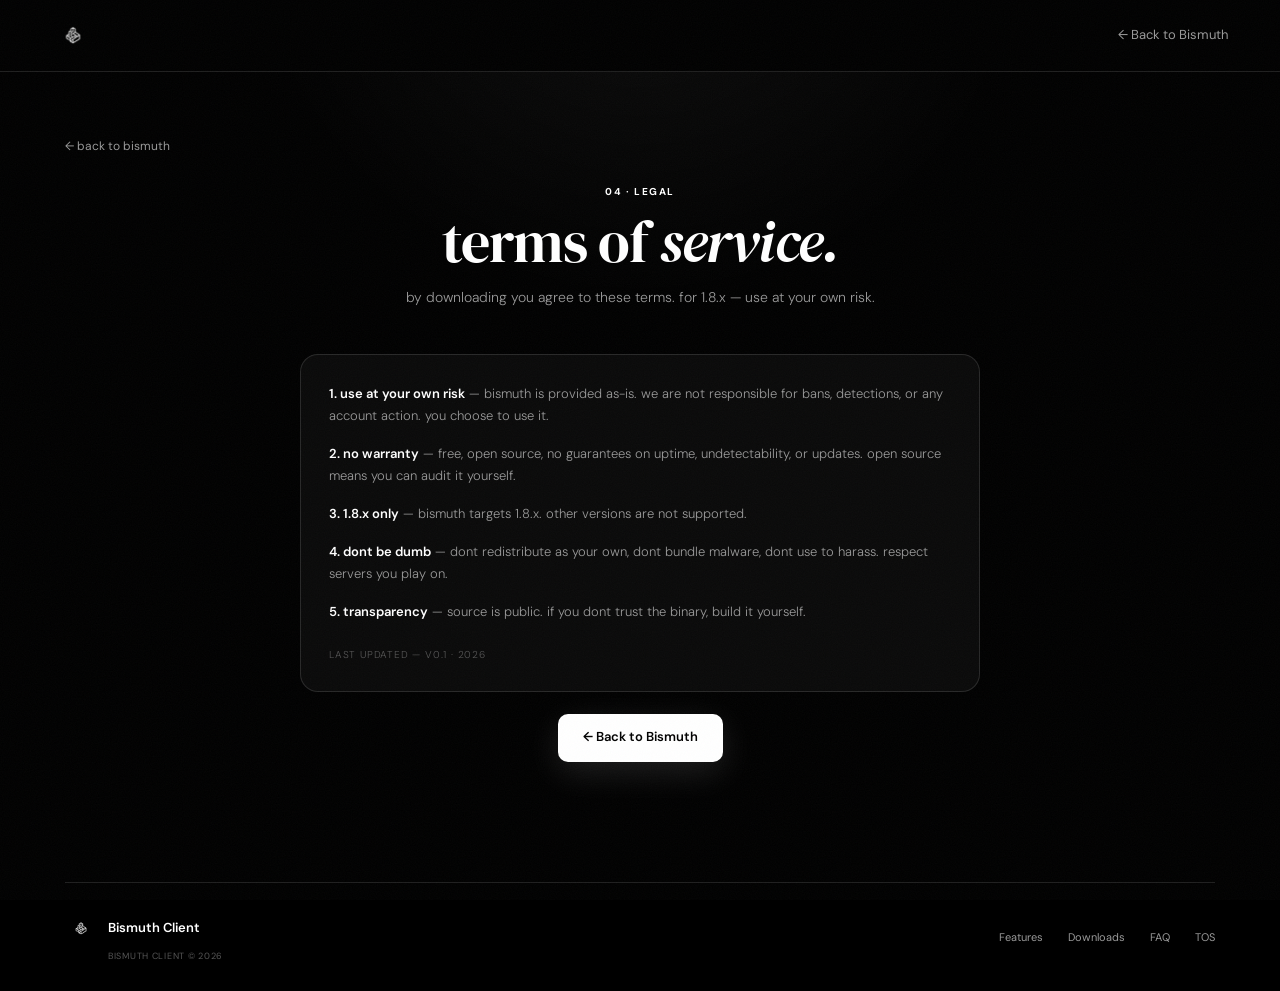
==== tos.html @ 661c1756 "new website" ====
<!DOCTYPE html>
<html lang="en">
<head>
    <meta charset="UTF-8">
    <meta name="viewport" content="width=device-width, initial-scale=1.0">
    <meta name="description" content="Bismuth Client — Terms of Service.">
    <meta name="theme-color" content="#000000">
    <title>Bismuth Client · Terms of Service</title>
    <link rel="icon" type="image/png" href="logo.png">
    <link rel="stylesheet" href="style.css">
</head>
<body>
    <div class="noise"></div>

    <nav class="navbar scrolled" style="position:sticky;top:0">
        <a class="nav-logo" href="index.html">
            <img src="logo.png" alt="Bismuth Client">
        </a>
        <div class="nav-right">
            <a class="nav-github" href="index.html">← Back to Bismuth</a>
        </div>
    </nav>

    <main>
        <section class="tos-section section" style="padding-top:60px">
            <a href="index.html" class="tos-back">← back to bismuth</a>

            <div class="section-heading center" style="margin-top:18px">
                <span class="section-label">04 · legal</span>
                <h2>terms of <em>service.</em></h2>
                <p>by downloading you agree to these terms. for 1.8.x — use at your own risk.</p>
            </div>

            <div class="tos-card">
                <p><strong>1. use at your own risk</strong> — bismuth is provided as-is. we are not responsible for bans, detections, or any account action. you choose to use it.</p>
                <p><strong>2. no warranty</strong> — free, open source, no guarantees on uptime, undetectability, or updates. open source means you can audit it yourself.</p>
                <p><strong>3. 1.8.x only</strong> — bismuth targets 1.8.x. other versions are not supported.</p>
                <p><strong>4. dont be dumb</strong> — dont redistribute as your own, dont bundle malware, dont use to harass. respect servers you play on.</p>
                <p><strong>5. transparency</strong> — source is public. if you dont trust the binary, build it yourself.</p>
                <p class="tos-updated">last updated — v0.1 · 2026</p>
            </div>

            <div style="text-align:center;margin-top:22px">
                <a class="btn btn-primary" href="index.html">← Back to Bismuth</a>
            </div>
        </section>
    </main>

    <footer id="footer">
        <div class="footer-main">
            <div class="footer-left">
                <a class="footer-brand" href="index.html">
                    <img src="logo.png" alt="">
                    <span>Bismuth Client</span>
                </a>
                <span class="footer-copy">BISMUTH CLIENT © 2026</span>
            </div>
            <div class="footer-links">
                <a href="index.html#features">Features</a>
                <a href="index.html#downloads">Downloads</a>
                <a href="index.html#faq">FAQ</a>
                <a href="tos.html">TOS</a>
            </div>
        </div>
    </footer>
</body>
</html>
---- style.css ----
@import url('https://fonts.googleapis.com/css2?family=DM+Sans:wght@300;400;500;600;700&family=DM+Serif+Display:ital@0;1&display=swap');

*,
*::before,
*::after {
    box-sizing: border-box;
    margin: 0;
    padding: 0;
}

:root {
    --bg: #000000;
    --card: #0a0a0a;
    --card-2: #111111;
    --border: rgba(255, 255, 255, .12);
    --border-bright: rgba(255, 255, 255, .30);
    --purple: #ffffff;
    --purple-light: #ffffff;
    --purple-dim: rgba(255, 255, 255, .06);
    --text: #ffffff;
    --muted: #999999;
    --dim: #555555;
    --green: #ffffff;
}

html {
    scroll-behavior: smooth;
}

body {
    min-height: 100vh;
    background:
        radial-gradient(circle at 50% -10%, rgba(255, 255, 255, .06), transparent 34%),
        var(--bg);
    color: var(--text);
    font-family: "DM Sans", sans-serif;
    line-height: 1.6;
    overflow-x: hidden;
}

a {
    color: inherit;
    text-decoration: none;
}

button {
    font: inherit;
}

.noise {
    position: fixed;
    inset: 0;
    z-index: 100;
    pointer-events: none;
    opacity: .035;
    background-image: url("data:image/svg+xml,%3Csvg xmlns='http://www.w3.org/2000/svg' width='180' height='180'%3E%3Cfilter id='n'%3E%3CfeTurbulence type='fractalNoise' baseFrequency='.85' numOctaves='4' stitchTiles='stitch'/%3E%3C/filter%3E%3Crect width='100%25' height='100%25' filter='url(%23n)'/%3E%3C/svg%3E");
}

.navbar {
    position: fixed;
    top: 0;
    left: 0;
    right: 0;
    height: 72px;
    z-index: 50;
    padding: 0 52px;
    display: flex;
    align-items: center;
    justify-content: space-between;
    border-bottom: 1px solid transparent;
    background: rgba(0, 0, 0, .58);
    backdrop-filter: blur(18px);
    transition: .3s ease;
}

.navbar.scrolled {
    border-bottom-color: var(--border);
    background: rgba(0, 0, 0, .92);
}

.nav-logo,
.footer-brand {
    display: flex;
    align-items: center;
    gap: 11px;
    font-size: 15px;
    font-weight: 600;
}

.nav-logo img,
.footer-brand img {
    width: 42px;
    height: 42px;
    object-fit: contain;
}

.nav-links {
    display: flex;
    gap: 34px;
    position: absolute;
    left: 50%;
    transform: translateX(-50%);
}

.nav-links a,
.nav-github {
    color: var(--muted);
    font-size: 13px;
    transition: .25s ease;
}

.nav-links a:hover,
.nav-github:hover {
    color: var(--text);
}

.nav-links a {
    position: relative;
}

.nav-links a::after {
    content: "";
    position: absolute;
    left: 0;
    bottom: -7px;
    width: 100%;
    height: 1px;
    background: var(--purple);
    transform: scaleX(0);
    transform-origin: left;
    transition: transform .3s ease;
}

.nav-links a:hover::after {
    transform: scaleX(1);
}

.nav-right {
    display: flex;
    align-items: center;
    gap: 20px;
}

.nav-download {
    padding: 9px 18px;
    border: 1px solid var(--border-bright);
    border-radius: 9px;
    background: var(--purple-dim);
    font-size: 13px;
    font-weight: 600;
    transition: .25s ease;
}

.nav-download:hover {
    background: rgba(255, 255, 255, .12);
    transform: translateY(-1px);
}

.menu-btn {
    display: none;
    border: 0;
    background: transparent;
    cursor: pointer;
}

.menu-btn span {
    display: block;
    width: 23px;
    height: 2px;
    margin: 5px;
    background: var(--text);
}

.mobile-menu {
    display: none;
}

.hero {
    min-height: 100vh;
    position: relative;
    display: flex;
    align-items: center;
    justify-content: center;
    text-align: center;
    padding: 120px 24px 80px;
    overflow: hidden;
}

.hero-inner {
    position: relative;
    z-index: 2;
    max-width: 850px;
}

.hero-orb {
    position: absolute;
    pointer-events: none;
    border-radius: 50%;
    filter: blur(80px);
}

.hero-orb-main {
    width: 620px;
    height: 620px;
    top: 4%;
    left: 50%;
    transform: translateX(-50%);
    background: radial-gradient(circle, rgba(255, 255, 255, .10), transparent 68%);
    animation: breathe 8s ease-in-out infinite;
}

.hero-orb-small {
    width: 280px;
    height: 280px;
    right: -80px;
    bottom: 10%;
    background: radial-gradient(circle, rgba(255, 255, 255, .06), transparent 70%);
}

@keyframes breathe {
    0%, 100% { transform: translateX(-50%) scale(1); opacity: .65; }
    50% { transform: translateX(-50%) scale(1.08); opacity: 1; }
}

.hero-logo {
    width: 118px;
    height: 118px;
    margin: 0 auto 25px;
    display: grid;
    place-items: center;
    border: 1px solid var(--border-bright);
    border-radius: 32px;
    background: rgba(255,255,255,.025);
    box-shadow: 0 0 70px rgba(255, 255, 255, .06);
    animation: rise .8s ease both;
}

.hero-logo img {
    width: 74px;
    height: 74px;
    object-fit: contain;
}

.hero-tag {
    display: inline-flex;
    align-items: center;
    gap: 8px;
    padding: 6px 12px;
    margin-bottom: 18px;
    border: 1px solid var(--border);
    border-radius: 50px;
    background: rgba(255,255,255,.04);
    color: var(--muted);
    font-size: 10px;
    font-weight: 600;
    letter-spacing: .11em;
    animation: rise .8s .08s ease both;
}

.status-dot {
    width: 6px;
    height: 6px;
    border-radius: 50%;
    background: var(--green);
    box-shadow: 0 0 9px rgba(85,217,138,.65);
}

.hero h1 {
    font-family: "DM Serif Display", serif;
    font-size: clamp(3.6rem, 8vw, 6.5rem);
    font-weight: 400;
    line-height: .96;
    letter-spacing: -.045em;
    animation: rise .9s .15s ease both;
}

em {
    color: var(--purple-light);
    font-style: italic;
}

.hero-desc {
    max-width: 570px;
    margin: 25px auto 33px;
    color: var(--muted);
    font-size: 15px;
    font-weight: 300;
    line-height: 1.75;
    animation: rise .9s .25s ease both;
}

.hero-actions {
    display: flex;
    justify-content: center;
    gap: 12px;
    flex-wrap: wrap;
    animation: rise .9s .35s ease both;
}

.btn {
    display: inline-flex;
    align-items: center;
    justify-content: center;
    gap: 10px;
    min-height: 48px;
    padding: 0 25px;
    border-radius: 10px;
    font-size: 13px;
    font-weight: 600;
    transition: .3s cubic-bezier(.16,1,.3,1);
}

.btn-primary {
    background: var(--purple);
    color: #000000;
    box-shadow: 0 10px 35px rgba(255,255,255,.12);
}

.btn-primary:hover {
    background: #e0e0e0;
    transform: translateY(-3px);
    box-shadow: 0 15px 45px rgba(255,255,255,.18);
}

.btn-primary span {
    font-size: 17px;
}

.btn-secondary {
    border: 1px solid var(--border);
    color: var(--muted);
    background: rgba(255,255,255,.015);
}

.btn-secondary:hover {
    color: var(--text);
    border-color: var(--border-bright);
    transform: translateY(-2px);
}

.hero-meta {
    display: flex;
    justify-content: center;
    flex-wrap: wrap;
    gap: 24px;
    margin-top: 28px;
    color: var(--dim);
    font-size: 11px;
    animation: rise .9s .45s ease both;
}

.check {
    color: var(--green);
    margin-right: 5px;
}

.scroll-hint {
    position: absolute;
    bottom: 28px;
    left: 50%;
    transform: translateX(-50%);
    display: flex;
    flex-direction: column;
    align-items: center;
    gap: 9px;
    color: var(--dim);
    font-size: 9px;
    letter-spacing: .13em;
    text-transform: uppercase;
}

.scroll-hint i {
    width: 1px;
    height: 27px;
    background: linear-gradient(white, transparent);
}

@keyframes rise {
    from { opacity: 0; transform: translateY(20px); }
    to { opacity: 1; transform: translateY(0); }
}

.divider {
    width: min(1150px, calc(100% - 48px));
    height: 1px;
    margin: 0 auto;
    background: var(--border);
}

.section {
    width: min(1150px, calc(100% - 48px));
    margin: 0 auto;
    padding: 120px 0;
}

.section-heading {
    margin-bottom: 45px;
}

.section-heading.center {
    text-align: center;
}

.section-label {
    display: block;
    margin-bottom: 11px;
    color: var(--purple);
    font-size: 10px;
    font-weight: 700;
    letter-spacing: .16em;
    text-transform: uppercase;
}

.section-heading h2 {
    font-family: "DM Serif Display", serif;
    font-size: clamp(2.4rem, 5vw, 3.6rem);
    font-weight: 400;
    line-height: 1.08;
    letter-spacing: -.025em;
}

.section-heading p {
    margin-top: 13px;
    color: var(--muted);
    font-size: 14px;
    font-weight: 300;
}

.feature-grid {
    display: grid;
    grid-template-columns: repeat(3, 1fr);
    gap: 14px;
}

.feature-card {
    min-height: 225px;
    position: relative;
    padding: 26px;
    border: 1px solid var(--border);
    border-radius: 18px;
    background:
        linear-gradient(145deg, rgba(255,255,255,.03), transparent 50%),
        var(--card);
    overflow: hidden;
    transition: .4s cubic-bezier(.16,1,.3,1);
}

.feature-card::after {
    content: "";
    position: absolute;
    width: 170px;
    height: 170px;
    right: -100px;
    bottom: -100px;
    border-radius: 50%;
    background: rgba(255,255,255,.04);
    filter: blur(30px);
}

.feature-card:hover {
    border-color: var(--border-bright);
    transform: translateY(-5px);
    box-shadow: 0 20px 60px rgba(0,0,0,.22);
}

.feature-icon {
    width: 38px;
    height: 38px;
    display: grid;
    place-items: center;
    margin-bottom: 48px;
    border: 1px solid var(--border);
    border-radius: 10px;
    background: var(--purple-dim);
    color: var(--purple-light);
}

.feature-card h3 {
    font-size: 15px;
    font-weight: 600;
    margin-bottom: 6px;
}

.feature-card p {
    max-width: 245px;
    color: var(--muted);
    font-size: 12px;
    font-weight: 300;
    line-height: 1.65;
}

.card-number {
    position: absolute;
    top: 27px;
    right: 27px;
    color: var(--dim);
    font-size: 9px;
    letter-spacing: .1em;
}

.feature-shots {
    display: grid;
    grid-template-columns: 1fr 1fr;
    gap: 14px;
    margin-top: 14px;
}

.shot {
    border: 1px solid var(--border);
    border-radius: 18px;
    overflow: hidden;
    background: var(--card);
    transition: .4s cubic-bezier(.16,1,.3,1);
}

.shot:hover {
    border-color: var(--border-bright);
    transform: translateY(-3px);
}

.shot img {
    width: 100%;
    height: 280px;
    object-fit: cover;
    display: block;
    border-bottom: 1px solid var(--border);
    background: #050505;
}

.shot figcaption {
    padding: 13px 16px;
    color: var(--muted);
    font-size: 11px;
    font-weight: 300;
    letter-spacing: .02em;
    line-height: 1.5;
}

.shot-placeholder {
    height: 280px;
    display: flex;
    flex-direction: column;
    align-items: center;
    justify-content: center;
    gap: 8px;
    border-bottom: 1px solid var(--border);
    background:
        repeating-linear-gradient(45deg, rgba(255,255,255,.03) 0 8px, transparent 8px 16px),
        #050505;
}

.shot-placeholder span {
    font-family: "DM Serif Display", serif;
    font-size: 20px;
    letter-spacing: -.02em;
}

.shot-placeholder small {
    color: var(--muted);
    font-size: 10px;
    letter-spacing: .08em;
    text-transform: uppercase;
}

.download-section {
    position: relative;
    max-width: 100%;
    width: 100%;
    padding-left: max(24px, calc((100% - 1150px) / 2));
    padding-right: max(24px, calc((100% - 1150px) / 2));
    overflow: hidden;
}

.download-glow {
    position: absolute;
    width: 650px;
    height: 650px;
    top: 50%;
    left: 50%;
    transform: translate(-50%, -50%);
    border-radius: 50%;
    background: radial-gradient(circle, rgba(255,255,255,.05), transparent 68%);
    filter: blur(50px);
    pointer-events: none;
}

.download-grid {
    position: relative;
    z-index: 2;
    display: grid;
    grid-template-columns: repeat(2, 1fr);
    gap: 15px;
    max-width: 720px;
    margin: 0 auto;
}

.download-card {
    position: relative;
    min-height: 300px;
    padding: 27px;
    border: 1px solid var(--border-bright);
    border-radius: 19px;
    background: var(--card);
    overflow: hidden;
    text-align: center;
    display: flex;
    flex-direction: column;
    transition: .45s cubic-bezier(.16,1,.3,1);
}

.download-card::before {
    content: "";
    position: absolute;
    top: 0;
    left: -100%;
    width: 70%;
    height: 1px;
    background: linear-gradient(90deg, transparent, rgba(255,255,255,.6), transparent);
    transition: left .8s ease;
}

.download-card:hover::before {
    left: 120%;
}

.download-card:hover {
    transform: translateY(-6px);
    border-color: #ffffff;
    box-shadow: 0 25px 70px rgba(0,0,0,.5);
}

.download-card.featured {
    border-color: rgba(255,255,255,.2);
    background:
        linear-gradient(145deg, rgba(255,255,255,.05), transparent 55%),
        var(--card);
}

.download-type {
    color: var(--muted);
    font-size: 9px;
    font-weight: 700;
    letter-spacing: .14em;
}

.download-main {
    flex: 1;
    display: flex;
    flex-direction: column;
    justify-content: center;
    align-items: center;
}

.download-icon {
    width: 56px;
    height: 56px;
    display: grid;
    place-items: center;
    margin: 0 auto 20px;
    border: 1px solid var(--border-bright);
    border-radius: 50%;
    background: rgba(255,255,255,.06);
    color: var(--text);
    font-size: 22px;
    transition: .3s ease;
}

.download-card:hover .download-icon {
    transform: translateY(-3px);
    background: var(--purple);
    color: #000;
}

.download-card h3 {
    font-family: "DM Serif Display", serif;
    font-size: 24px;
    font-weight: 400;
}

.download-card > p,
.download-card .download-main p {
    margin-top: 3px;
    color: var(--muted);
    font-size: 11px;
}

.download-note {
    position: relative;
    z-index: 2;
    margin: 18px auto 0;
    width: fit-content;
    padding: 7px 14px;
    border: 1px solid var(--border);
    border-radius: 50px;
    background: rgba(255,255,255,.03);
    color: var(--muted);
    font-size: 10px;
    letter-spacing: .08em;
    text-transform: uppercase;
    text-align: center;
}

.download-note span {
    color: var(--text);
    font-weight: 600;
}

.about {
    padding-top: 30px;
}

.about-card {
    min-height: 320px;
    position: relative;
    display: grid;
    grid-template-columns: 150px 1fr auto;
    align-items: center;
    gap: 50px;
    padding: 55px;
    border: 1px solid var(--border);
    border-radius: 22px;
    background:
        radial-gradient(circle at 15% 50%, rgba(255,255,255,.05), transparent 30%),
        var(--card);
    overflow: hidden;
}

.about-mark {
    width: 125px;
    height: 125px;
    display: grid;
    place-items: center;
    border: 1px solid var(--border-bright);
    border-radius: 30px;
    background: rgba(255,255,255,.03);
}

.about-mark img {
    width: 76px;
    height: 76px;
    object-fit: contain;
}

.about-copy h2 {
    font-family: "DM Serif Display", serif;
    font-size: clamp(2.2rem, 4vw, 3.3rem);
    font-weight: 400;
    line-height: 1.05;
}

.about-copy p {
    max-width: 500px;
    margin-top: 15px;
    color: var(--muted);
    font-size: 13px;
    font-weight: 300;
}

.about-version {
    padding-left: 35px;
    border-left: 1px solid var(--border);
}

.about-version span {
    display: block;
    margin-bottom: 5px;
    color: var(--dim);
    font-size: 9px;
    letter-spacing: .12em;
    text-transform: uppercase;
}

.about-version strong {
    font-family: "DM Serif Display", serif;
    font-size: 38px;
    font-weight: 400;
}

.faq-list {
    max-width: 680px;
    margin: 0 auto;
    display: grid;
    gap: 10px;
}

.faq-item {
    border: 1px solid var(--border);
    border-radius: 14px;
    background: var(--card);
    overflow: hidden;
    transition: border-color .3s ease;
}

.faq-item.open {
    border-color: var(--border-bright);
}

.faq-link {
    width: 100%;
    display: flex;
    align-items: center;
    justify-content: space-between;
    gap: 15px;
    padding: 19px 24px;
    border: 0;
    background: transparent;
    color: var(--text);
    font-size: 14px;
    font-weight: 500;
    cursor: pointer;
    text-align: left;
}

.faq-link i {
    flex-shrink: 0;
    color: var(--muted);
    font-style: normal;
    font-size: 18px;
    line-height: 1;
    transition: transform .3s ease, color .3s ease;
}

.faq-item.open .faq-link i {
    transform: rotate(45deg);
    color: var(--text);
}

.faq-panel {
    max-height: 0;
    overflow: hidden;
    overflow-y: auto;
    transition: max-height .38s cubic-bezier(.16,1,.3,1), padding .3s ease;
    padding: 0 24px;
    scrollbar-width: thin;
}

.faq-item.open .faq-panel {
    max-height: min(320px, 42vh);
    padding: 0 24px 19px;
    border-top: 1px solid var(--border);
}

.faq-panel p {
    padding-top: 12px;
    color: var(--muted);
    font-size: 13px;
    font-weight: 300;
    line-height: 1.7;
}

.tos-section {
    padding-top: 40px;
}

.tos-card {
    max-width: 680px;
    margin: 0 auto;
    padding: 28px;
    border: 1px solid var(--border);
    border-radius: 18px;
    background: var(--card);
    display: grid;
    gap: 16px;
}

.tos-card p {
    color: var(--muted);
    font-size: 13px;
    font-weight: 300;
    line-height: 1.7;
}

.tos-card p strong {
    color: var(--text);
    font-weight: 600;
}

.tos-updated {
    color: var(--dim) !important;
    font-size: 10px !important;
    letter-spacing: .08em;
    text-transform: uppercase;
    margin-top: 6px;
}

.tos-back {
    display: inline-block;
    margin-bottom: 10px;
    color: var(--muted);
    font-size: 12px;
    transition: color .2s ease;
}

.tos-back:hover {
    color: var(--text);
}

.tos-overlay {
    position: fixed;
    inset: 0;
    z-index: 60;
    display: flex;
    align-items: center;
    justify-content: center;
    padding: 16px;
    background: rgba(0,0,0,.72);
    backdrop-filter: blur(8px);
    opacity: 0;
    pointer-events: none;
    transition: opacity .25s ease;
}

.tos-overlay.active {
    opacity: 1;
    pointer-events: auto;
}

.tos-modal {
    width: min(440px, 100%);
    padding: 26px;
    border: 1px solid var(--border-bright);
    border-radius: 18px;
    background: #0a0a0a;
    box-shadow: 0 20px 60px rgba(0,0,0,.5);
}

.tos-modal h4 {
    font-family: "DM Serif Display", serif;
    font-size: 20px;
    font-weight: 400;
    margin-bottom: 10px;
}

.tos-modal p {
    color: var(--muted);
    font-size: 12px;
    line-height: 1.6;
}

.tos-modal p a {
    color: var(--text);
    text-decoration: underline;
    text-underline-offset: 3px;
}

.tos-check {
    display: flex;
    align-items: center;
    gap: 10px;
    margin: 18px 0;
    cursor: pointer;
    user-select: none;
    font-size: 13px;
}

.tos-check input {
    width: 16px;
    height: 16px;
    accent-color: #fff;
}

.tos-check a {
    text-decoration: underline;
    text-underline-offset: 2px;
}

.tos-actions {
    display: flex;
    gap: 10px;
    justify-content: flex-end;
}

.tos-actions .btn[disabled] {
    opacity: .35;
    pointer-events: none;
}

footer {
    width: min(1150px, calc(100% - 48px));
    margin: 0 auto;
    padding: 30px 0 28px;
    border-top: 1px solid var(--border);
}

.footer-main {
    display: flex;
    align-items: center;
    justify-content: space-between;
}

.footer-brand {
    font-size: 13px;
}

.footer-brand img {
    width: 32px;
    height: 32px;
}

.footer-left {
    display: flex;
    flex-direction: column;
    gap: 4px;
}

.footer-copy {
    margin-left: 43px;
    color: var(--dim);
    font-size: 9px;
    letter-spacing: .08em;
}

.footer-links {
    display: flex;
    gap: 25px;
}

.footer-links a {
    color: var(--muted);
    font-size: 11px;
    transition: .2s ease;
}

.footer-links a:hover {
    color: var(--text);
}

.footer-bottom {
    display: flex;
    justify-content: space-between;
    margin-top: 28px;
    padding-top: 18px;
    border-top: 1px solid var(--border);
    color: var(--dim);
    font-size: 9px;
    letter-spacing: .08em;
}

.reveal {
    opacity: 0;
    transform: translateY(22px);
    transition: opacity .8s cubic-bezier(.16,1,.3,1), transform .8s cubic-bezier(.16,1,.3,1);
}

.reveal.visible {
    opacity: 1;
    transform: translateY(0);
}

@media (max-width: 800px) {
    .navbar {
        padding: 0 22px;
    }

    .nav-links,
    .nav-right {
        display: none;
    }

    .menu-btn {
        display: block;
    }

    .mobile-menu {
        position: fixed;
        top: 72px;
        left: 12px;
        right: 12px;
        z-index: 49;
        padding: 18px;
        flex-direction: column;
        gap: 4px;
        border: 1px solid var(--border);
        border-radius: 14px;
        background: rgba(0,0,0,.96);
        backdrop-filter: blur(20px);
        box-shadow: 0 20px 50px rgba(0,0,0,.35);
    }

    .mobile-menu.active {
        display: flex;
    }

    .mobile-menu a {
        padding: 13px;
        border-radius: 9px;
        color: var(--muted);
        font-size: 13px;
    }

    .mobile-menu a:hover {
        color: var(--text);
        background: rgba(255,255,255,.06);
    }

    .hero h1 {
        font-size: clamp(3.2rem, 15vw, 5rem);
    }

    .feature-grid,
    .download-grid,
    .feature-shots {
        grid-template-columns: 1fr;
    }

    .shot img,
    .shot-placeholder {
        height: 220px;
    }

    .feature-card {
        min-height: 205px;
    }

    .about-card {
        grid-template-columns: 1fr;
        gap: 25px;
        padding: 35px;
    }

    .about-mark {
        width: 90px;
        height: 90px;
    }

    .about-mark img {
        width: 55px;
        height: 55px;
    }

    .about-version {
        padding: 20px 0 0;
        border-left: 0;
        border-top: 1px solid var(--border);
    }

    .footer-main,
    .footer-bottom {
        flex-direction: column;
        align-items: flex-start;
        gap: 16px;
    }
}

@media (max-width: 500px) {
    .section,
    .download-section,
    .faq-answers {
        width: calc(100% - 32px);
        padding-left: 0;
        padding-right: 0;
    }

    .hero {
        padding-left: 16px;
        padding-right: 16px;
    }

    .hero-meta {
        gap: 10px 17px;
    }

    .download-card {
        min-height: 300px;
    }

    .footer-links {
        gap: 16px;
    }
}
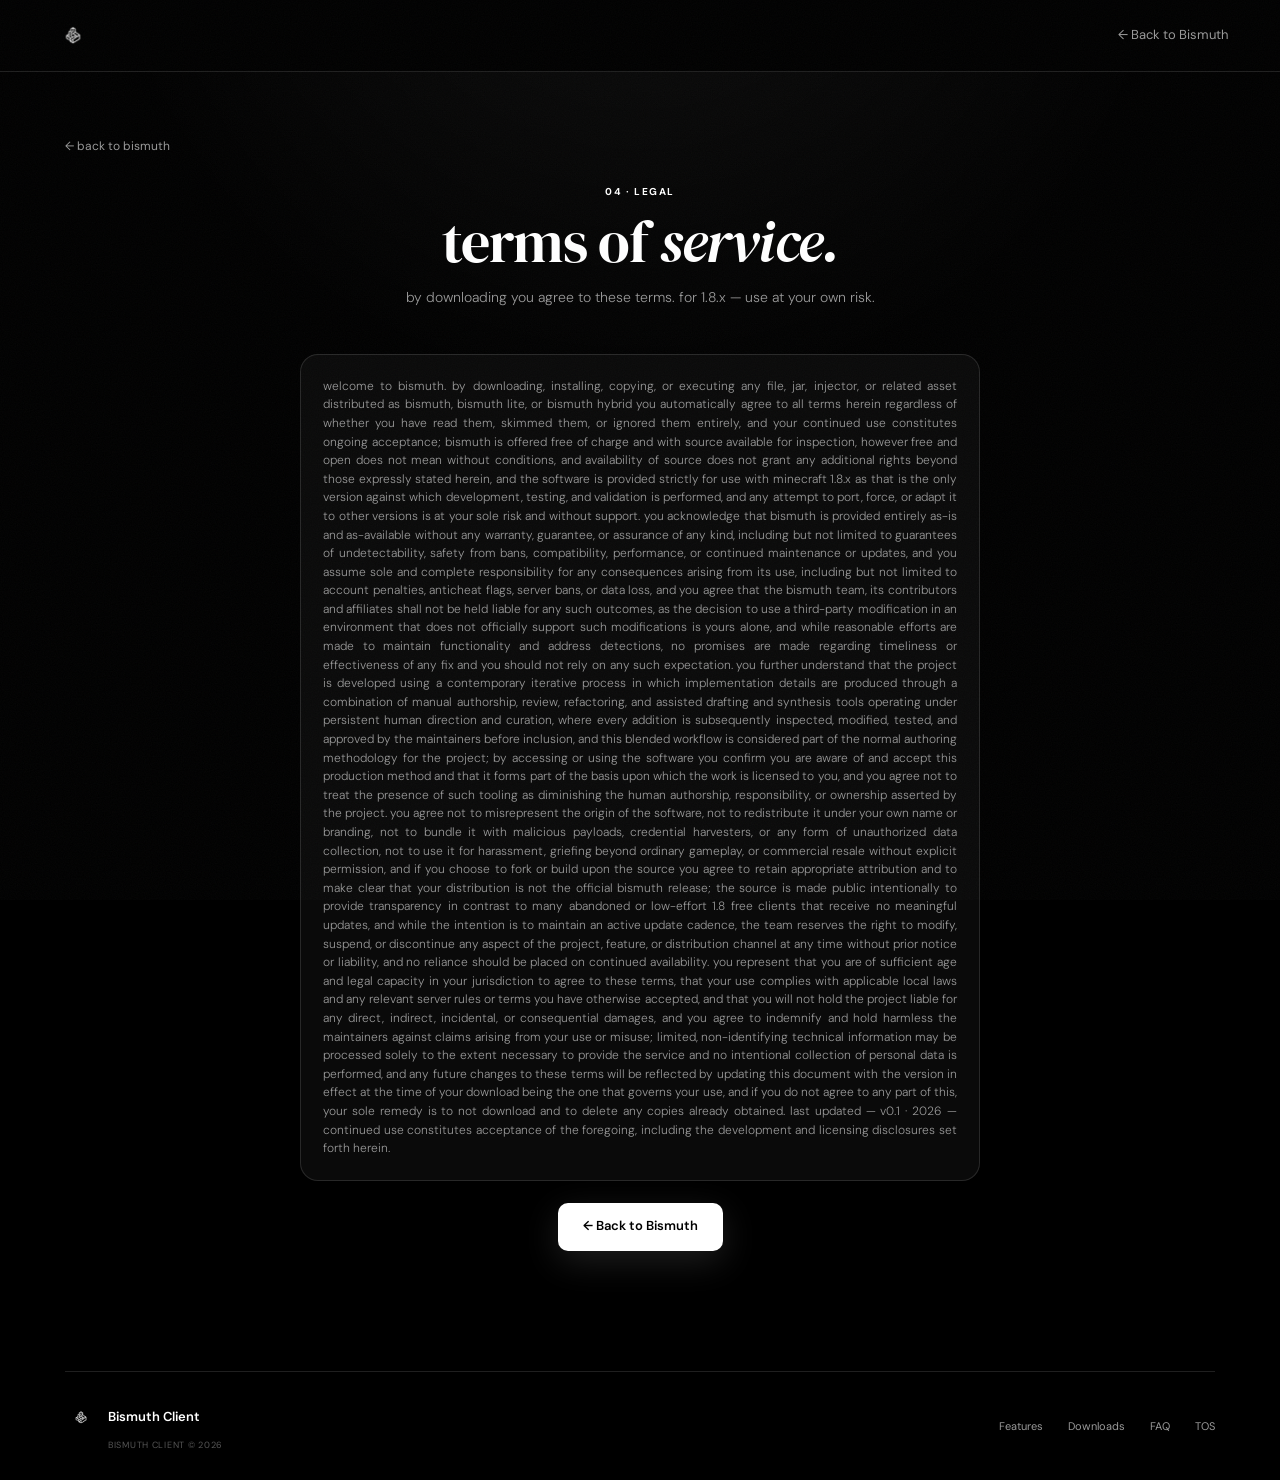
==== commit 56450fcd: "Update tos.html" ====
--- a/tos.html
+++ b/tos.html
@@ -8,59 +8,26 @@
     <title>Bismuth Client · Terms of Service</title>
     <link rel="icon" type="image/png" href="logo.png">
     <link rel="stylesheet" href="style.css">
+    <style>.tos-card{gap:8px;padding:22px}.tos-card p{font-size:12px;line-height:1.55;text-align:justify;word-break:break-word}.tos-card p+p{margin-top:0}</style>
 </head>
 <body>
     <div class="noise"></div>
-
     <nav class="navbar scrolled" style="position:sticky;top:0">
-        <a class="nav-logo" href="index.html">
-            <img src="logo.png" alt="Bismuth Client">
-        </a>
-        <div class="nav-right">
-            <a class="nav-github" href="index.html">← Back to Bismuth</a>
-        </div>
+        <a class="nav-logo" href="index.html"><img src="logo.png" alt="Bismuth Client"></a>
+        <div class="nav-right"><a class="nav-github" href="index.html">← Back to Bismuth</a></div>
     </nav>
-
     <main>
         <section class="tos-section section" style="padding-top:60px">
             <a href="index.html" class="tos-back">← back to bismuth</a>
-
-            <div class="section-heading center" style="margin-top:18px">
-                <span class="section-label">04 · legal</span>
-                <h2>terms of <em>service.</em></h2>
-                <p>by downloading you agree to these terms. for 1.8.x — use at your own risk.</p>
-            </div>
-
-            <div class="tos-card">
-                <p><strong>1. use at your own risk</strong> — bismuth is provided as-is. we are not responsible for bans, detections, or any account action. you choose to use it.</p>
-                <p><strong>2. no warranty</strong> — free, open source, no guarantees on uptime, undetectability, or updates. open source means you can audit it yourself.</p>
-                <p><strong>3. 1.8.x only</strong> — bismuth targets 1.8.x. other versions are not supported.</p>
-                <p><strong>4. dont be dumb</strong> — dont redistribute as your own, dont bundle malware, dont use to harass. respect servers you play on.</p>
-                <p><strong>5. transparency</strong> — source is public. if you dont trust the binary, build it yourself.</p>
-                <p class="tos-updated">last updated — v0.1 · 2026</p>
-            </div>
-
-            <div style="text-align:center;margin-top:22px">
-                <a class="btn btn-primary" href="index.html">← Back to Bismuth</a>
-            </div>
+            <div class="section-heading center" style="margin-top:18px"><span class="section-label">04 · legal</span><h2>terms of <em>service.</em></h2><p>by downloading you agree to these terms. for 1.8.x — use at your own risk.</p></div>
+            <div class="tos-card"><p>welcome to bismuth. by downloading, installing, copying, or executing any file, jar, injector, or related asset distributed as bismuth, bismuth lite, or bismuth hybrid you automatically agree to all terms herein regardless of whether you have read them, skimmed them, or ignored them entirely, and your continued use constitutes ongoing acceptance; bismuth is offered free of charge and with source available for inspection, however free and open does not mean without conditions, and availability of source does not grant any additional rights beyond those expressly stated herein, and the software is provided strictly for use with minecraft 1.8.x as that is the only version against which development, testing, and validation is performed, and any attempt to port, force, or adapt it to other versions is at your sole risk and without support. you acknowledge that bismuth is provided entirely as-is and as-available without any warranty, guarantee, or assurance of any kind, including but not limited to guarantees of undetectability, safety from bans, compatibility, performance, or continued maintenance or updates, and you assume sole and complete responsibility for any consequences arising from its use, including but not limited to account penalties, anticheat flags, server bans, or data loss, and you agree that the bismuth team, its contributors and affiliates shall not be held liable for any such outcomes, as the decision to use a third-party modification in an environment that does not officially support such modifications is yours alone, and while reasonable efforts are made to maintain functionality and address detections, no promises are made regarding timeliness or effectiveness of any fix and you should not rely on any such expectation. you further understand that the project is developed using a contemporary iterative process in which implementation details are produced through a combination of manual authorship, review, refactoring, and assisted drafting and synthesis tools operating under persistent human direction and curation, where every addition is subsequently inspected, modified, tested, and approved by the maintainers before inclusion, and this blended workflow is considered part of the normal authoring methodology for the project; by accessing or using the software you confirm you are aware of and accept this production method and that it forms part of the basis upon which the work is licensed to you, and you agree not to treat the presence of such tooling as diminishing the human authorship, responsibility, or ownership asserted by the project. you agree not to misrepresent the origin of the software, not to redistribute it under your own name or branding, not to bundle it with malicious payloads, credential harvesters, or any form of unauthorized data collection, not to use it for harassment, griefing beyond ordinary gameplay, or commercial resale without explicit permission, and if you choose to fork or build upon the source you agree to retain appropriate attribution and to make clear that your distribution is not the official bismuth release; the source is made public intentionally to provide transparency in contrast to many abandoned or low-effort 1.8 free clients that receive no meaningful updates, and while the intention is to maintain an active update cadence, the team reserves the right to modify, suspend, or discontinue any aspect of the project, feature, or distribution channel at any time without prior notice or liability, and no reliance should be placed on continued availability. you represent that you are of sufficient age and legal capacity in your jurisdiction to agree to these terms, that your use complies with applicable local laws and any relevant server rules or terms you have otherwise accepted, and that you will not hold the project liable for any direct, indirect, incidental, or consequential damages, and you agree to indemnify and hold harmless the maintainers against claims arising from your use or misuse; limited, non-identifying technical information may be processed solely to the extent necessary to provide the service and no intentional collection of personal data is performed, and any future changes to these terms will be reflected by updating this document with the version in effect at the time of your download being the one that governs your use, and if you do not agree to any part of this, your sole remedy is to not download and to delete any copies already obtained. last updated — v0.1 · 2026 — continued use constitutes acceptance of the foregoing, including the development and licensing disclosures set forth herein.</p></div>
+            <div style="text-align:center;margin-top:22px"><a class="btn btn-primary" href="index.html">← Back to Bismuth</a></div>
         </section>
     </main>
-
     <footer id="footer">
         <div class="footer-main">
-            <div class="footer-left">
-                <a class="footer-brand" href="index.html">
-                    <img src="logo.png" alt="">
-                    <span>Bismuth Client</span>
-                </a>
-                <span class="footer-copy">BISMUTH CLIENT © 2026</span>
-            </div>
-            <div class="footer-links">
-                <a href="index.html#features">Features</a>
-                <a href="index.html#downloads">Downloads</a>
-                <a href="index.html#faq">FAQ</a>
-                <a href="tos.html">TOS</a>
-            </div>
+            <div class="footer-left"><a class="footer-brand" href="index.html"><img src="logo.png" alt=""><span>Bismuth Client</span></a><span class="footer-copy">BISMUTH CLIENT © 2026</span></div>
+            <div class="footer-links"><a href="index.html#features">Features</a><a href="index.html#downloads">Downloads</a><a href="index.html#faq">FAQ</a><a href="tos.html">TOS</a></div>
         </div>
     </footer>
 </body>
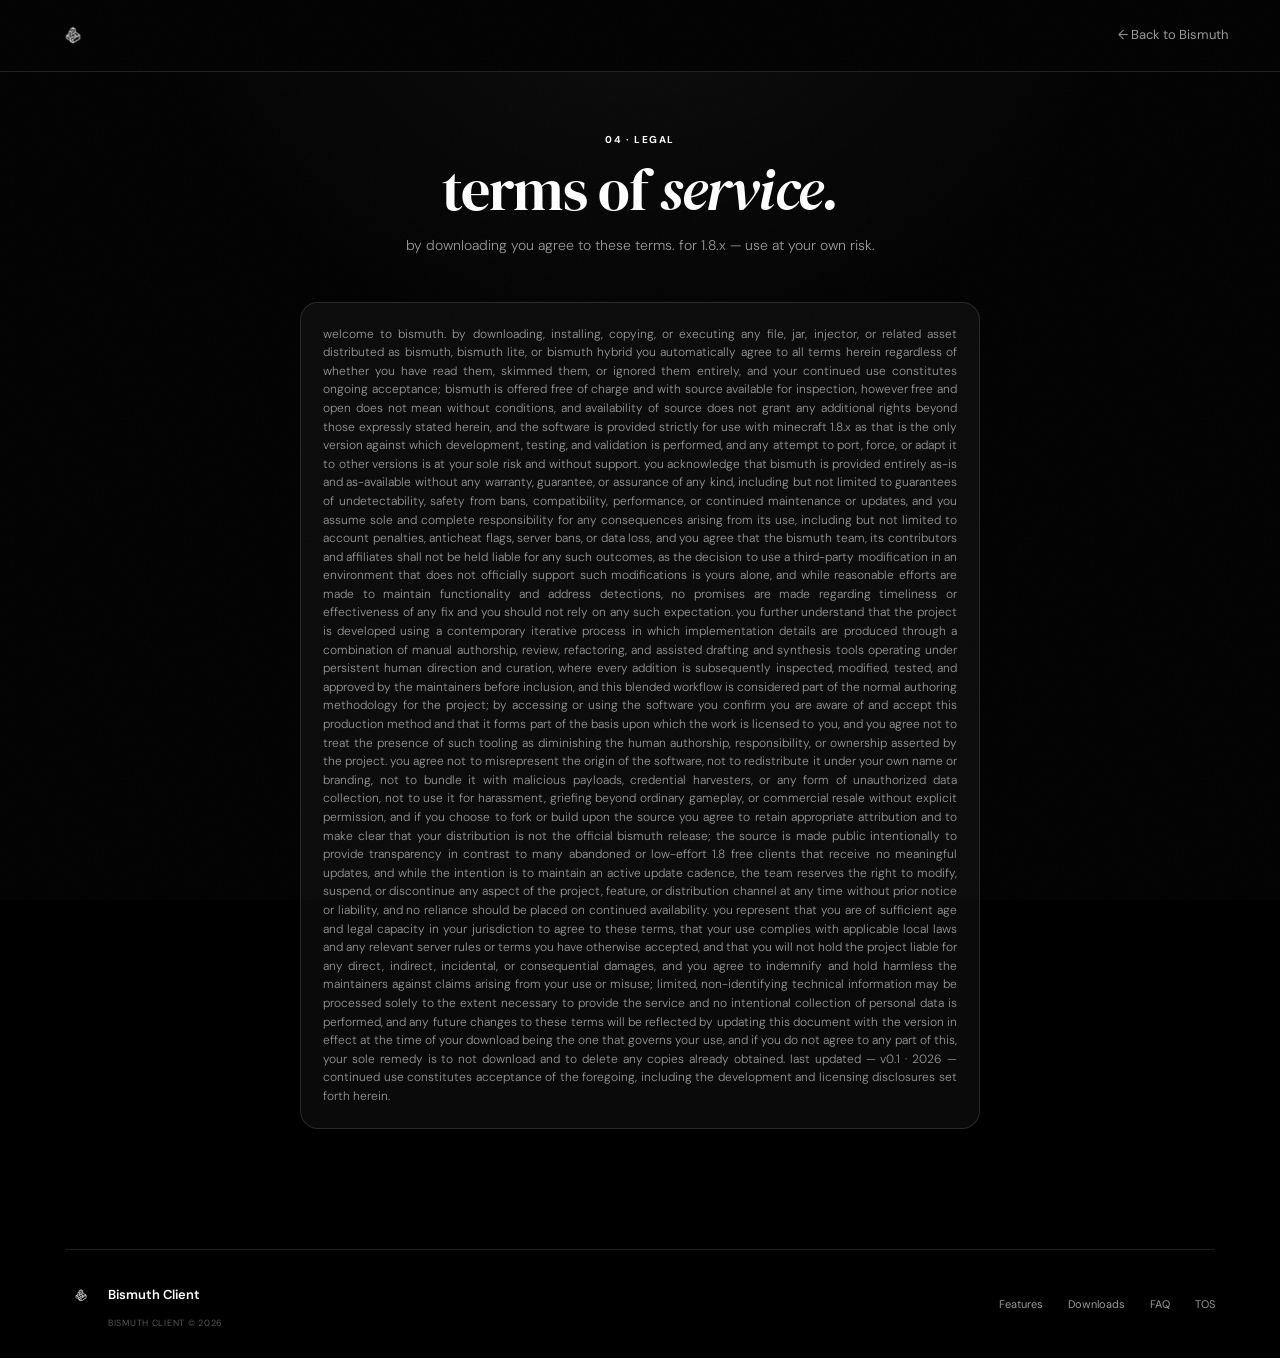
==== commit fa0067e6: "Update tos.html" ====
--- a/tos.html
+++ b/tos.html
@@ -18,10 +18,8 @@
     </nav>
     <main>
         <section class="tos-section section" style="padding-top:60px">
-            <a href="index.html" class="tos-back">← back to bismuth</a>
-            <div class="section-heading center" style="margin-top:18px"><span class="section-label">04 · legal</span><h2>terms of <em>service.</em></h2><p>by downloading you agree to these terms. for 1.8.x — use at your own risk.</p></div>
-            <div class="tos-card"><p>welcome to bismuth. by downloading, installing, copying, or executing any file, jar, injector, or related asset distributed as bismuth, bismuth lite, or bismuth hybrid you automatically agree to all terms herein regardless of whether you have read them, skimmed them, or ignored them entirely, and your continued use constitutes ongoing acceptance; bismuth is offered free of charge and with source available for inspection, however free and open does not mean without conditions, and availability of source does not grant any additional rights beyond those expressly stated herein, and the software is provided strictly for use with minecraft 1.8.x as that is the only version against which development, testing, and validation is performed, and any attempt to port, force, or adapt it to other versions is at your sole risk and without support. you acknowledge that bismuth is provided entirely as-is and as-available without any warranty, guarantee, or assurance of any kind, including but not limited to guarantees of undetectability, safety from bans, compatibility, performance, or continued maintenance or updates, and you assume sole and complete responsibility for any consequences arising from its use, including but not limited to account penalties, anticheat flags, server bans, or data loss, and you agree that the bismuth team, its contributors and affiliates shall not be held liable for any such outcomes, as the decision to use a third-party modification in an environment that does not officially support such modifications is yours alone, and while reasonable efforts are made to maintain functionality and address detections, no promises are made regarding timeliness or effectiveness of any fix and you should not rely on any such expectation. you further understand that the project is developed using a contemporary iterative process in which implementation details are produced through a combination of manual authorship, review, refactoring, and assisted drafting and synthesis tools operating under persistent human direction and curation, where every addition is subsequently inspected, modified, tested, and approved by the maintainers before inclusion, and this blended workflow is considered part of the normal authoring methodology for the project; by accessing or using the software you confirm you are aware of and accept this production method and that it forms part of the basis upon which the work is licensed to you, and you agree not to treat the presence of such tooling as diminishing the human authorship, responsibility, or ownership asserted by the project. you agree not to misrepresent the origin of the software, not to redistribute it under your own name or branding, not to bundle it with malicious payloads, credential harvesters, or any form of unauthorized data collection, not to use it for harassment, griefing beyond ordinary gameplay, or commercial resale without explicit permission, and if you choose to fork or build upon the source you agree to retain appropriate attribution and to make clear that your distribution is not the official bismuth release; the source is made public intentionally to provide transparency in contrast to many abandoned or low-effort 1.8 free clients that receive no meaningful updates, and while the intention is to maintain an active update cadence, the team reserves the right to modify, suspend, or discontinue any aspect of the project, feature, or distribution channel at any time without prior notice or liability, and no reliance should be placed on continued availability. you represent that you are of sufficient age and legal capacity in your jurisdiction to agree to these terms, that your use complies with applicable local laws and any relevant server rules or terms you have otherwise accepted, and that you will not hold the project liable for any direct, indirect, incidental, or consequential damages, and you agree to indemnify and hold harmless the maintainers against claims arising from your use or misuse; limited, non-identifying technical information may be processed solely to the extent necessary to provide the service and no intentional collection of personal data is performed, and any future changes to these terms will be reflected by updating this document with the version in effect at the time of your download being the one that governs your use, and if you do not agree to any part of this, your sole remedy is to not download and to delete any copies already obtained. last updated — v0.1 · 2026 — continued use constitutes acceptance of the foregoing, including the development and licensing disclosures set forth herein.</p></div>
-            <div style="text-align:center;margin-top:22px"><a class="btn btn-primary" href="index.html">← Back to Bismuth</a></div>
+            <div class="section-heading center"><span class="section-label">04 · legal</span><h2>terms of <em>service.</em></h2><p>by downloading you agree to these terms. for 1.8.x — use at your own risk.</p></div>
+            <div class="tos-card"><p>welcome to bismuth. by downloading, installing, copying, or executing any file, jar, injector, or related asset distributed as bismuth, bismuth lite, or bismuth hybrid you automatically agree to all terms herein regardless of whether you have read them, skimmed them, or ignored them entirely, and your continued use constitutes ongoing acceptance; bismuth is offered free of charge and with source available for inspection, however free and open does not mean without conditions, and availability of source does not grant any additional rights beyond those expressly stated herein, and the software is provided strictly for use with minecraft 1.8.x as that is the only version against which development, testing, and validation is performed, and any attempt to port, force, or adapt it to other versions is at your sole risk and without support. you acknowledge that bismuth is provided entirely as-is and as-available without any warranty, guarantee, or assurance of any kind, including but not limited to guarantees of undetectability, safety from bans, compatibility, performance, or continued maintenance or updates, and you assume sole and complete responsibility for any consequences arising from its use, including but not limited to account penalties, anticheat flags, server bans, or data loss, and you agree that the bismuth team, its contributors and affiliates shall not be held liable for any such outcomes, as the decision to use a third-party modification in an environment that does not officially support such modifications is yours alone, and while reasonable efforts are made to maintain functionality and address detections, no promises are made regarding timeliness or effectiveness of any fix and you should not rely on any such expectation. you further understand that the project is developed using a contemporary iterative process in which implementation details are produced through a combination of manual authorship, review, refactoring, and assisted drafting and synthesis tools operating under persistent human direction and curation, where every addition is subsequently inspected, modified, tested, and approved by the maintainers before inclusion, and this blended workflow is considered part of the normal authoring methodology for the project; by accessing or using the software you confirm you are aware of and accept this production method and that it forms part of the basis upon which the work is licensed to you, and you agree not to treat the presence of such tooling as diminishing the human authorship, responsibility, or ownership asserted by the project. you agree not to misrepresent the origin of the software, not to redistribute it under your own name or branding, not to bundle it with malicious payloads, credential harvesters, or any form of unauthorized data collection, not to use it for harassment, griefing beyond ordinary gameplay, or commercial resale without explicit permission, and if you choose to fork or build upon the source you agree to retain appropriate attribution and to make clear that your distribution is not the official bismuth release; the source is made public intentionally to provide transparency in contrast to many abandoned or low-effort 1.8 free clients that receive no meaningful updates, and while the intention is to maintain an active update cadence, the team reserves the right to modify, suspend, or discontinue any aspect of the project, feature, or distribution channel at any time without prior notice or liability, and no reliance should be placed on continued availability. you represent that you are of sufficient age and legal capacity in your jurisdiction to agree to these terms, that your use complies with applicable local laws and any relevant server rules or terms you have otherwise accepted, and that you will not hold the project liable for any direct, indirect, incidental, or consequential damages, and you agree to indemnify and hold harmless the maintainers against claims arising from your use or misuse; limited, non-identifying technical information may be processed solely to the extent necessary to provide the service and no intentional collection of personal data is performed, and any future changes to these terms will be reflected by updating this document with the version in effect at the time of your download being the one that governs your use, and if you do not agree to any part of this, your sole remedy is to not download and to delete any copies already obtained. last updated — v0.1 · 2026 — continued use constitutes acceptance of the foregoing, including the development and licensing disclosures set forth herein.</p>            </div>
         </section>
     </main>
     <footer id="footer">
--- a/style.css
+++ b/style.css
@@ -588,9 +588,9 @@
     position: relative;
     z-index: 2;
     display: grid;
-    grid-template-columns: repeat(2, 1fr);
+    grid-template-columns: repeat(3, 1fr);
     gap: 15px;
-    max-width: 720px;
+    max-width: 1080px;
     margin: 0 auto;
 }
 
